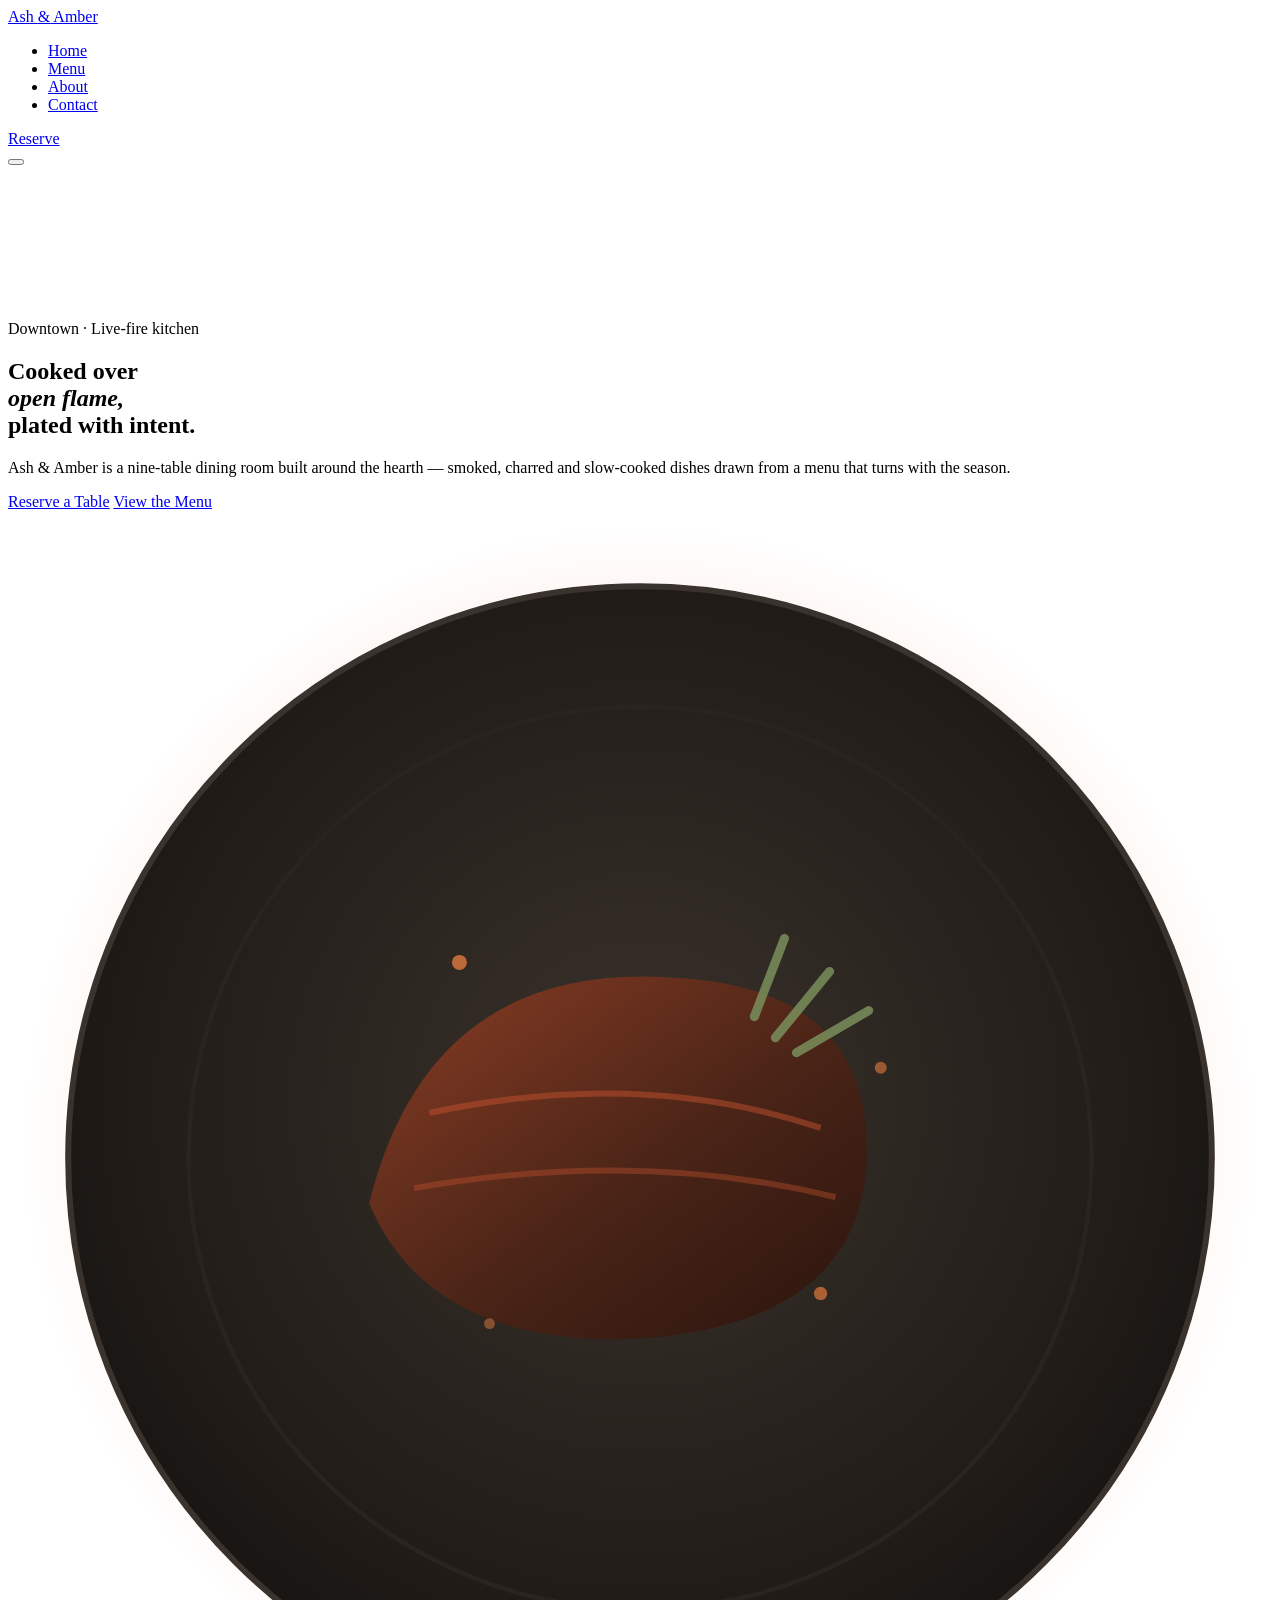
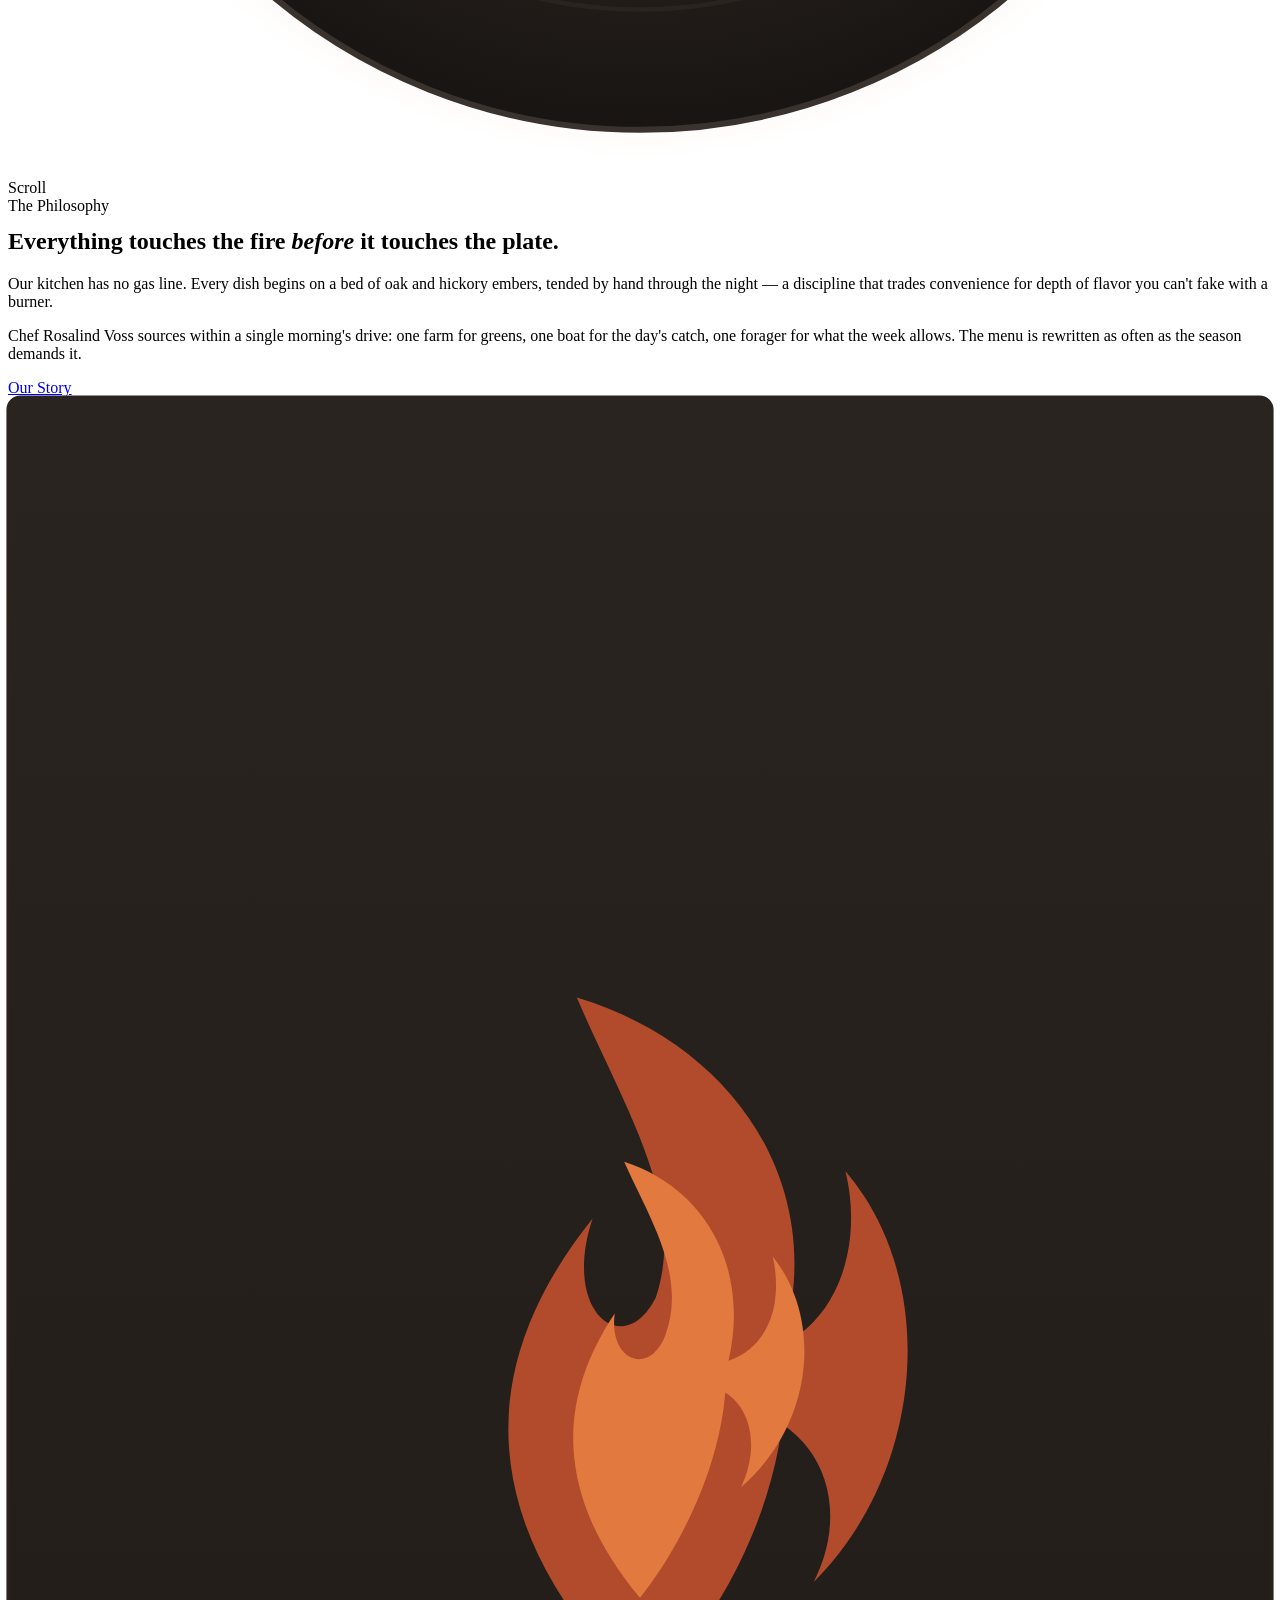
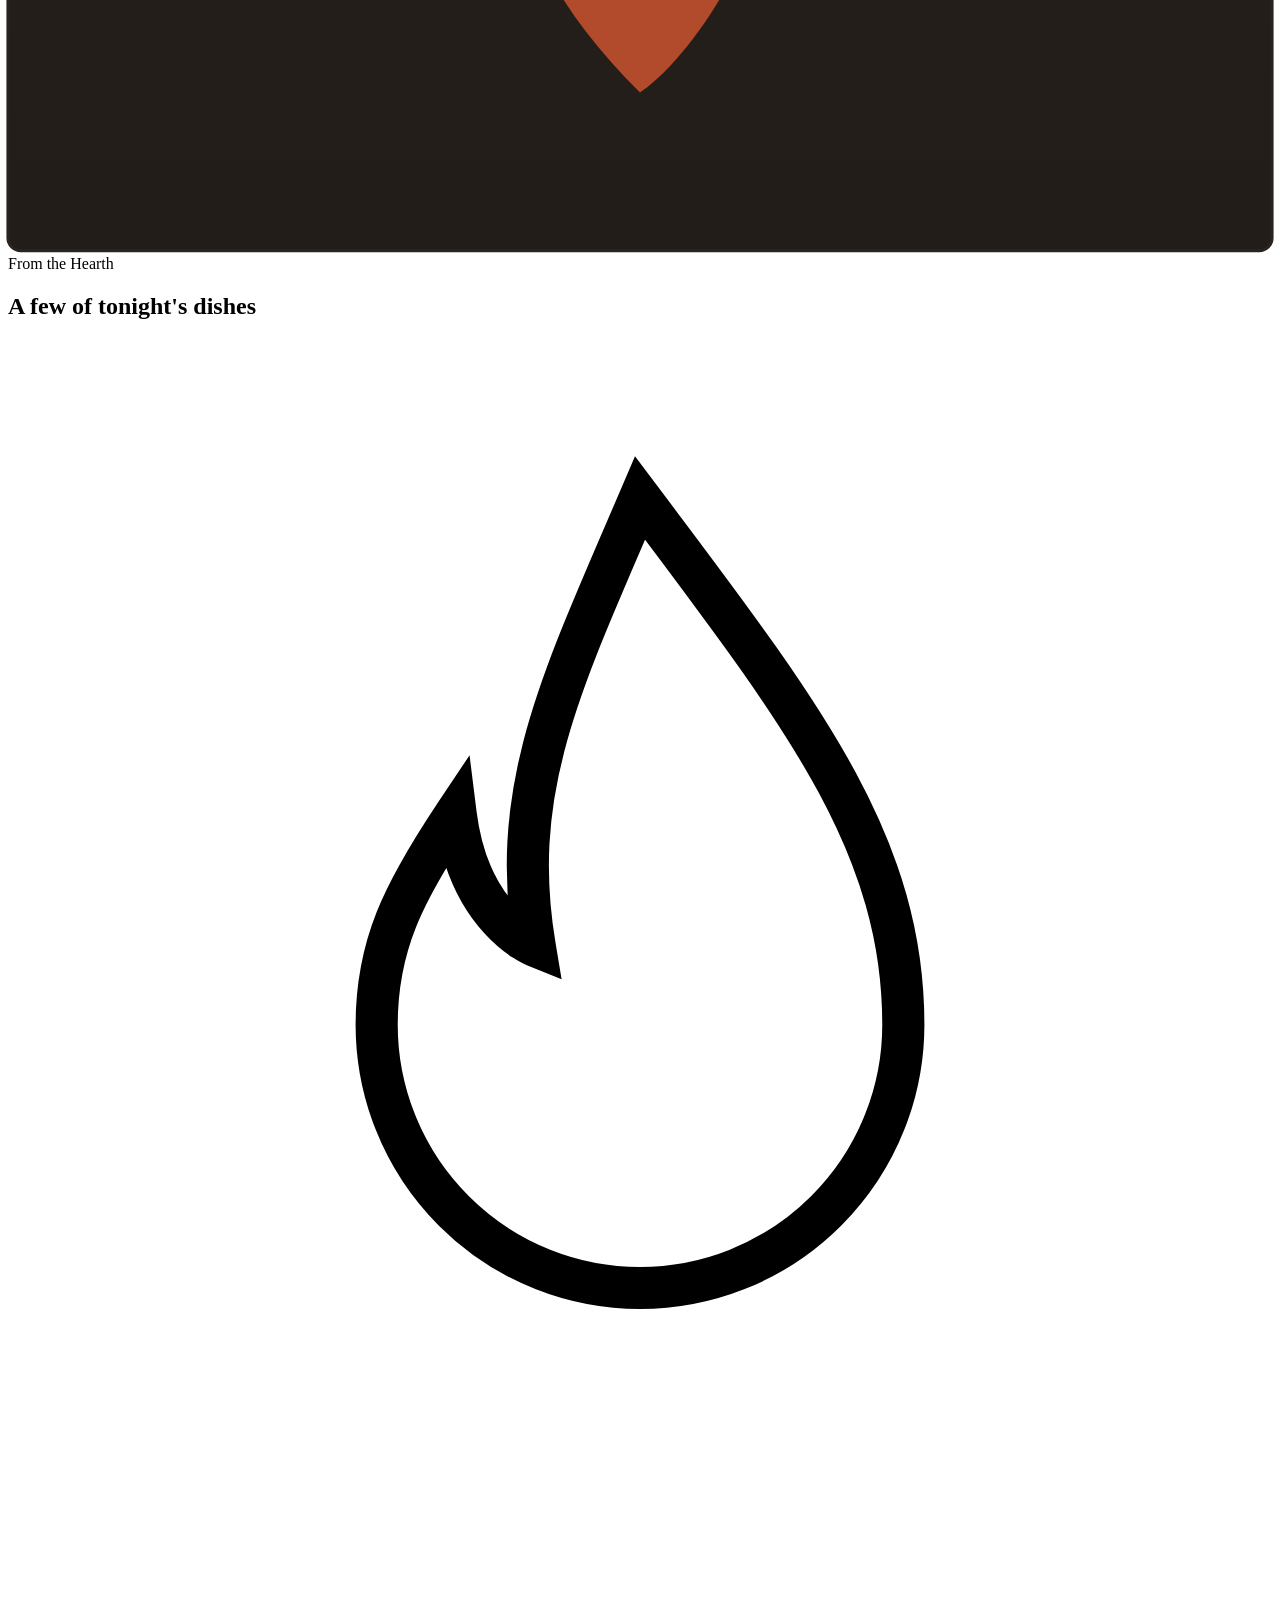
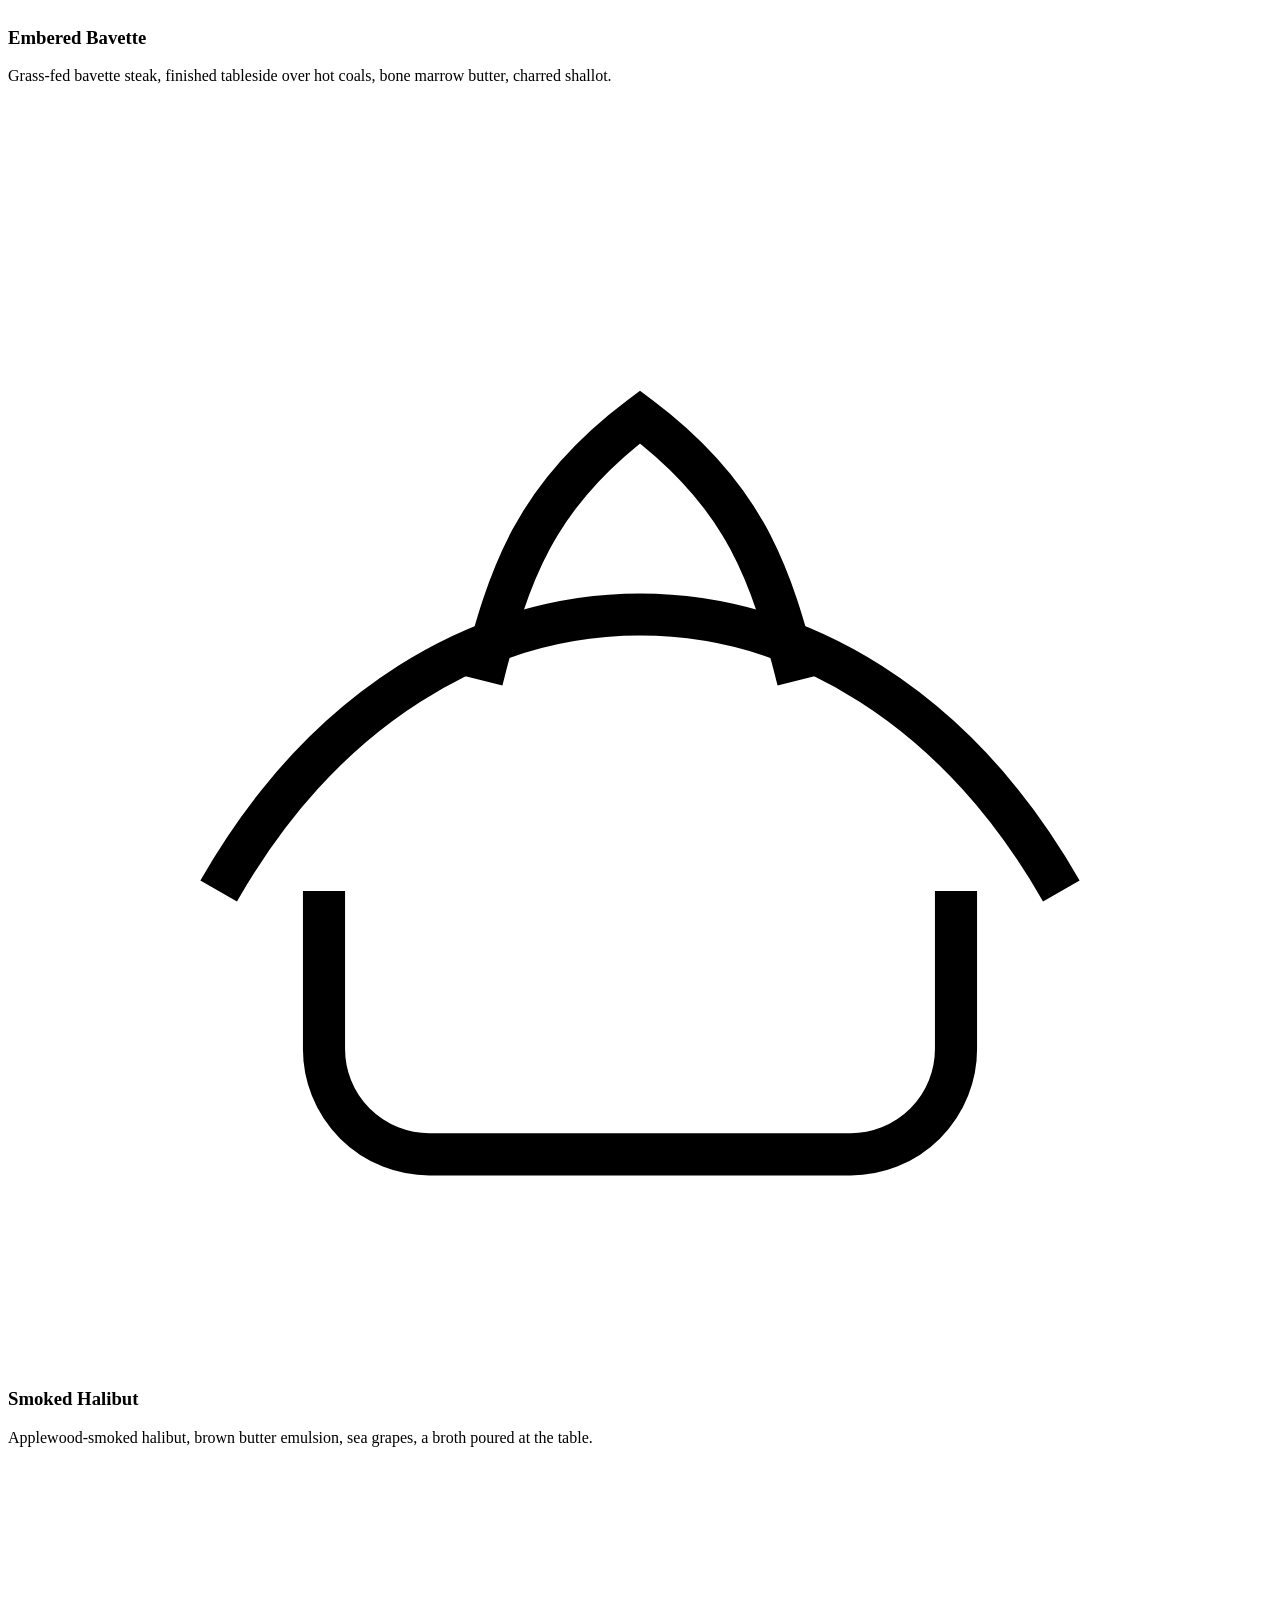
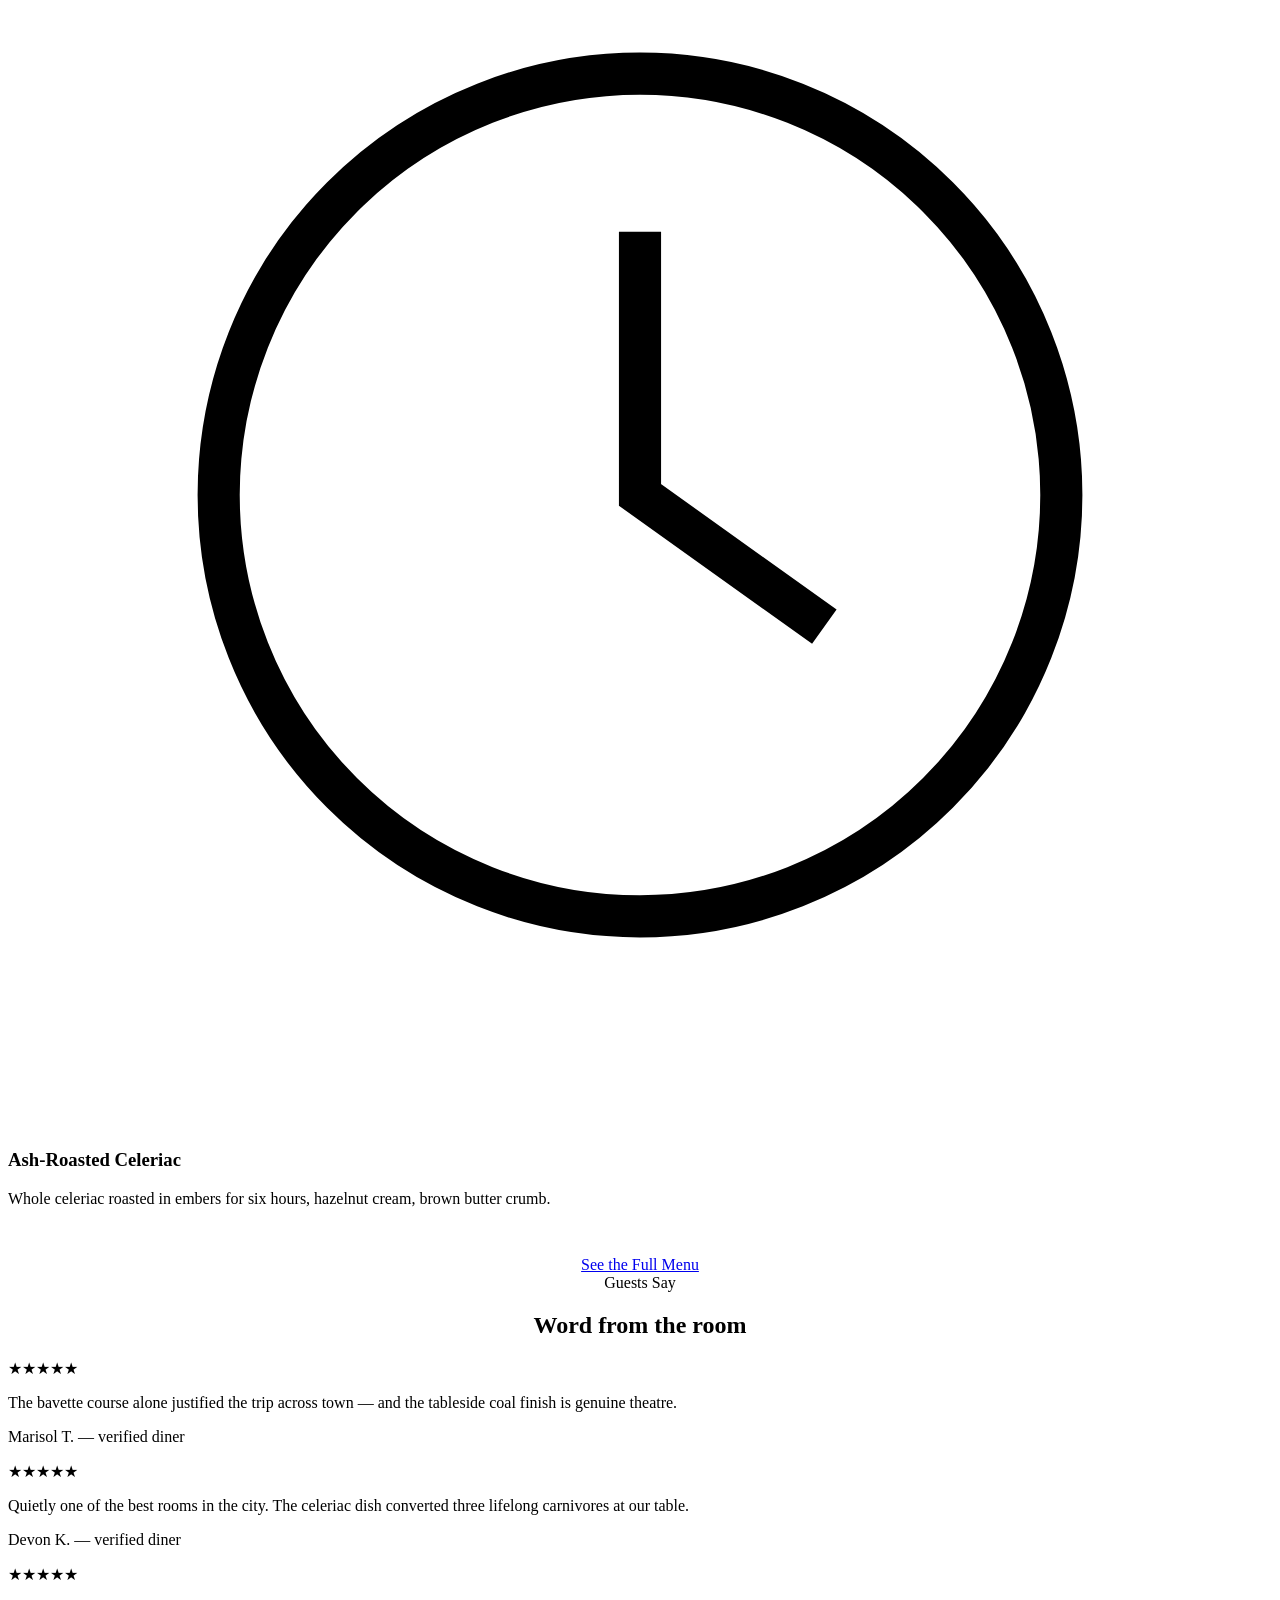
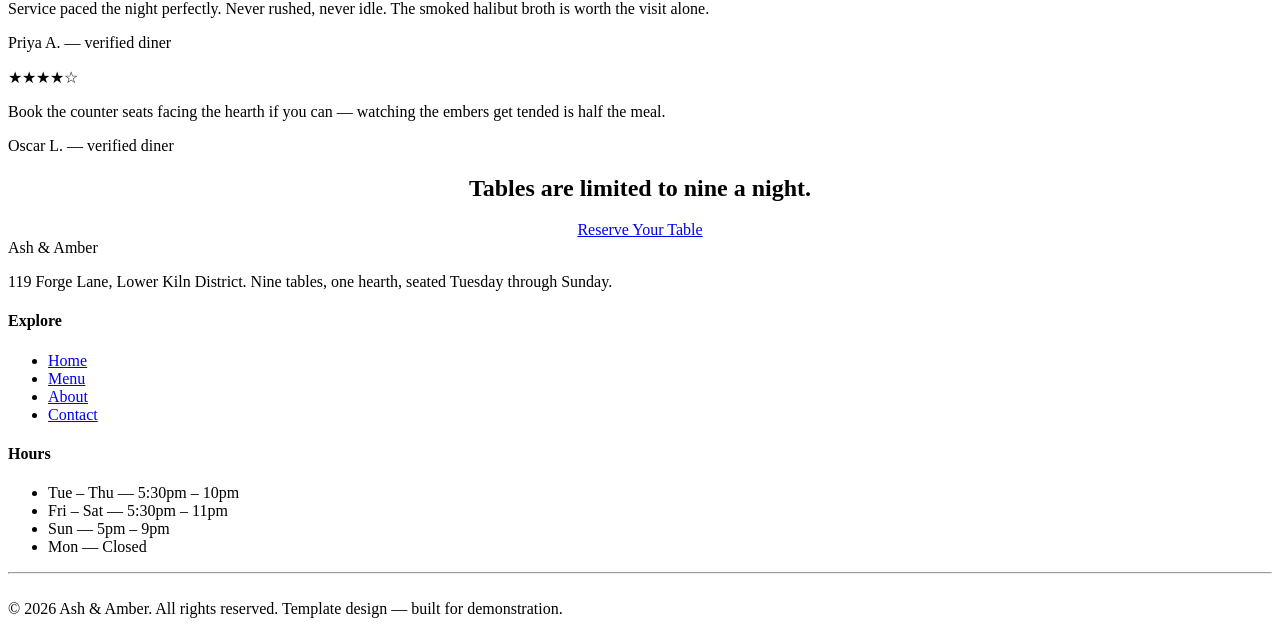
==== index.html @ 603c7817 "Add files via upload" ====
<!DOCTYPE html>
<html lang="en">
<head>
<meta charset="UTF-8" />
<meta name="viewport" content="width=device-width, initial-scale=1.0" />
<title>Ash &amp; Amber — Live-Fire Fine Dining</title>
<meta name="description" content="Ash & Amber is a live-fire dining room built around ember, smoke and season. Reserve your table." />
<link rel="preconnect" href="https://fonts.googleapis.com" />
<link rel="preconnect" href="https://fonts.gstatic.com" crossorigin />
<link href="https://fonts.googleapis.com/css2?family=Fraunces:ital,opsz,wght@0,9..144,300..600;1,9..144,400..600&family=Inter:wght@400;500;600;700&display=swap" rel="stylesheet" />
<link rel="stylesheet" href="css/style.css" />
</head>
<body>

<header class="site-header">
  <a href="index.html" class="brand">Ash <span class="amp">&amp;</span> Amber</a>
  <nav class="main-nav">
    <ul>
      <li><a href="index.html" class="is-active">Home</a></li>
      <li><a href="menu.html">Menu</a></li>
      <li><a href="about.html">About</a></li>
      <li><a href="contact.html">Contact</a></li>
    </ul>
    <a href="contact.html#reserve-form" class="btn btn-solid">Reserve</a>
  </nav>
  <button class="nav-toggle" aria-label="Toggle menu" aria-expanded="false"><span></span></button>
</header>

<main>

  <!-- HERO -->
  <section class="hero">
    <canvas class="ember-canvas" data-density="55"></canvas>
    <div class="wrap hero-inner">
      <div class="hero-copy">
        <span class="eyebrow">Downtown · Live-fire kitchen</span>
        <h1>Cooked over<br /><em>open flame,</em><br />plated with intent.</h1>
        <p class="lede">Ash &amp; Amber is a nine-table dining room built around the hearth — smoked, charred and slow-cooked dishes drawn from a menu that turns with the season.</p>
        <div class="hero-actions">
          <a href="contact.html#reserve-form" class="btn btn-solid">Reserve a Table</a>
          <a href="menu.html" class="btn">View the Menu</a>
        </div>
      </div>
      <div class="hero-stage">
        <div class="plate">
          <svg viewBox="0 0 420 420" width="100%" height="100%" style="overflow:visible;">
            <defs>
              <radialGradient id="plateGrad" cx="50%" cy="45%" r="60%">
                <stop offset="0%" stop-color="#3a322c"/>
                <stop offset="70%" stop-color="#221d19"/>
                <stop offset="100%" stop-color="#14110f"/>
              </radialGradient>
              <radialGradient id="glow" cx="50%" cy="50%" r="50%">
                <stop offset="0%" stop-color="#E2793F" stop-opacity="0.55"/>
                <stop offset="100%" stop-color="#E2793F" stop-opacity="0"/>
              </radialGradient>
              <linearGradient id="steak" x1="0" y1="0" x2="1" y2="1">
                <stop offset="0%" stop-color="#8a3d24"/>
                <stop offset="55%" stop-color="#4a2417"/>
                <stop offset="100%" stop-color="#2a140d"/>
              </linearGradient>
            </defs>
            <circle cx="210" cy="210" r="205" fill="url(#glow)"/>
            <ellipse cx="210" cy="215" rx="190" ry="190" fill="url(#plateGrad)" stroke="#3a322c" stroke-width="2"/>
            <ellipse cx="210" cy="215" rx="150" ry="150" fill="none" stroke="#2a2420" stroke-width="1.5"/>
            <!-- seared protein -->
            <path d="M120 230 Q140 150 220 155 Q290 158 285 220 Q280 270 210 275 Q140 278 120 230Z" fill="url(#steak)"/>
            <path d="M140 200 Q210 185 270 205" stroke="#C1502E" stroke-width="2" fill="none" opacity="0.5"/>
            <path d="M135 225 Q210 212 275 228" stroke="#C1502E" stroke-width="2" fill="none" opacity="0.4"/>
            <!-- charred herb sprigs -->
            <g stroke="#7a8f5c" stroke-width="3" stroke-linecap="round" opacity="0.85">
              <path d="M255 175 l18 -22"/>
              <path d="M262 180 l24 -14"/>
              <path d="M248 168 l10 -26"/>
            </g>
            <!-- ember dust -->
            <g fill="#E2793F">
              <circle cx="150" cy="150" r="2.5" opacity="0.8"/>
              <circle cx="290" cy="185" r="2" opacity="0.6"/>
              <circle cx="270" cy="260" r="2.2" opacity="0.7"/>
              <circle cx="160" cy="270" r="1.8" opacity="0.5"/>
            </g>
          </svg>
        </div>
      </div>
    </div>
    <div class="scroll-cue"><span class="stick"></span> Scroll</div>
  </section>

  <!-- PHILOSOPHY -->
  <section class="section">
    <div class="wrap split reveal">
      <div class="split-copy">
        <span class="eyebrow">The Philosophy</span>
        <h2 style="margin-top:0.8rem; margin-bottom:1.3rem;">Everything touches the fire <em>before</em> it touches the plate.</h2>
        <p class="body-text">Our kitchen has no gas line. Every dish begins on a bed of oak and hickory embers, tended by hand through the night — a discipline that trades convenience for depth of flavor you can't fake with a burner.</p>
        <p class="body-text" style="margin-top:1rem;">Chef Rosalind Voss sources within a single morning's drive: one farm for greens, one boat for the day's catch, one forager for what the week allows. The menu is rewritten as often as the season demands it.</p>
        <a href="about.html" class="btn" style="margin-top:1.8rem;">Our Story</a>
      </div>
      <div class="split-media tilt-card">
        <div class="tilt-card-inner">
          <svg viewBox="0 0 400 460" width="100%" style="overflow:visible;">
            <defs>
              <linearGradient id="flamebg" x1="0" y1="1" x2="0" y2="0">
                <stop offset="0%" stop-color="#221d19"/>
                <stop offset="100%" stop-color="#2a2420"/>
              </linearGradient>
            </defs>
            <rect x="0" y="0" width="400" height="460" rx="4" fill="url(#flamebg)" stroke="#2a2420"/>
            <g transform="translate(200,300)">
              <path d="M0 110 C-50 60 -55 10 -15 -40 C-25 -10 -5 5 5 -15 C15 -45 -5 -75 -20 -110 C30 -95 60 -50 45 0 C65 -10 70 -35 65 -55 C95 -20 90 40 55 75 C65 55 60 35 45 25 C40 65 15 100 0 110Z" fill="#C1502E" opacity="0.9"/>
              <path d="M0 80 C-25 50 -28 20 -8 -10 C-10 5 3 10 8 -3 C15 -22 3 -40 -5 -58 C20 -50 35 -25 28 5 C42 0 45 -15 42 -28 C58 -8 55 25 32 45 C38 32 35 20 27 15 C25 40 12 65 0 80Z" fill="#E2793F"/>
            </g>
          </svg>
        </div>
      </div>
    </div>
  </section>

  <!-- SIGNATURE DISHES -->
  <section class="section" style="background:var(--charcoal-2);">
    <div class="wrap">
      <div class="section-head reveal">
        <span class="eyebrow">From the Hearth</span>
        <h2>A few of tonight's dishes</h2>
      </div>
      <div class="grid-3 reveal">
        <article class="dish-card">
          <svg class="icon" viewBox="0 0 48 48" fill="none" stroke="currentColor" stroke-width="1.6"><path d="M24 6c6 8 10 13 10 20a10 10 0 1 1-20 0c0-3 1-5 3-8 .5 4 3 5 3 5-1-6 1-10 4-17Z"/></svg>
          <h3>Embered Bavette</h3>
          <p>Grass-fed bavette steak, finished tableside over hot coals, bone marrow butter, charred shallot.</p>
        </article>
        <article class="dish-card">
          <svg class="icon" viewBox="0 0 48 48" fill="none" stroke="currentColor" stroke-width="1.6"><path d="M8 30c8-14 24-14 32 0" /><path d="M12 30v6a4 4 0 0 0 4 4h16a4 4 0 0 0 4-4v-6"/><path d="M18 22c1-4 2-7 6-10 4 3 5 6 6 10"/></svg>
          <h3>Smoked Halibut</h3>
          <p>Applewood-smoked halibut, brown butter emulsion, sea grapes, a broth poured at the table.</p>
        </article>
        <article class="dish-card">
          <svg class="icon" viewBox="0 0 48 48" fill="none" stroke="currentColor" stroke-width="1.6"><circle cx="24" cy="24" r="16"/><path d="M24 14v10l7 5"/></svg>
          <h3>Ash-Roasted Celeriac</h3>
          <p>Whole celeriac roasted in embers for six hours, hazelnut cream, brown butter crumb.</p>
        </article>
      </div>
      <div style="text-align:center; margin-top:3rem;">
        <a href="menu.html" class="btn">See the Full Menu</a>
      </div>
    </div>
  </section>

  <!-- REVIEWS -->
  <section class="section">
    <div class="wrap">
      <div class="section-head reveal" style="align-items:center; text-align:center;">
        <span class="eyebrow">Guests Say</span>
        <h2>Word from the room</h2>
      </div>
      <div class="review-stage reveal">
        <div class="review-track">
          <article class="review-card">
            <div class="review-stars">★★★★★</div>
            <p class="review-quote">The bavette course alone justified the trip across town — and the tableside coal finish is genuine theatre.</p>
            <p class="review-who">Marisol T. — verified diner</p>
          </article>
          <article class="review-card">
            <div class="review-stars">★★★★★</div>
            <p class="review-quote">Quietly one of the best rooms in the city. The celeriac dish converted three lifelong carnivores at our table.</p>
            <p class="review-who">Devon K. — verified diner</p>
          </article>
          <article class="review-card">
            <div class="review-stars">★★★★★</div>
            <p class="review-quote">Service paced the night perfectly. Never rushed, never idle. The smoked halibut broth is worth the visit alone.</p>
            <p class="review-who">Priya A. — verified diner</p>
          </article>
          <article class="review-card">
            <div class="review-stars">★★★★☆</div>
            <p class="review-quote">Book the counter seats facing the hearth if you can — watching the embers get tended is half the meal.</p>
            <p class="review-who">Oscar L. — verified diner</p>
          </article>
        </div>
      </div>
      <div class="review-nav"></div>
    </div>
  </section>

  <!-- CTA -->
  <section class="section-tight" style="border-top:1px solid var(--line);">
    <div class="wrap reveal" style="text-align:center;">
      <h2 style="margin-bottom:1.2rem;">Tables are limited to nine a night.</h2>
      <a href="contact.html#reserve-form" class="btn btn-solid">Reserve Your Table</a>
    </div>
  </section>

</main>

<footer class="site-footer">
  <div class="wrap">
    <div class="footer-grid">
      <div>
        <div class="brand" style="margin-bottom:0.8rem;">Ash <span class="amp">&amp;</span> Amber</div>
        <p>119 Forge Lane, Lower Kiln District. Nine tables, one hearth, seated Tuesday through Sunday.</p>
      </div>
      <div>
        <h4>Explore</h4>
        <ul>
          <li><a href="index.html">Home</a></li>
          <li><a href="menu.html">Menu</a></li>
          <li><a href="about.html">About</a></li>
          <li><a href="contact.html">Contact</a></li>
        </ul>
      </div>
      <div>
        <h4>Hours</h4>
        <ul>
          <li>Tue – Thu — 5:30pm – 10pm</li>
          <li>Fri – Sat — 5:30pm – 11pm</li>
          <li>Sun — 5pm – 9pm</li>
          <li>Mon — Closed</li>
        </ul>
      </div>
    </div>
    <hr class="rule" style="margin-bottom:1.6rem;" />
    <div class="footer-bottom">
      <span>© 2026 Ash &amp; Amber. All rights reserved.</span>
      <span>Template design — built for demonstration.</span>
    </div>
  </div>
</footer>

<script src="js/main.js"></script>
</body>
</html>
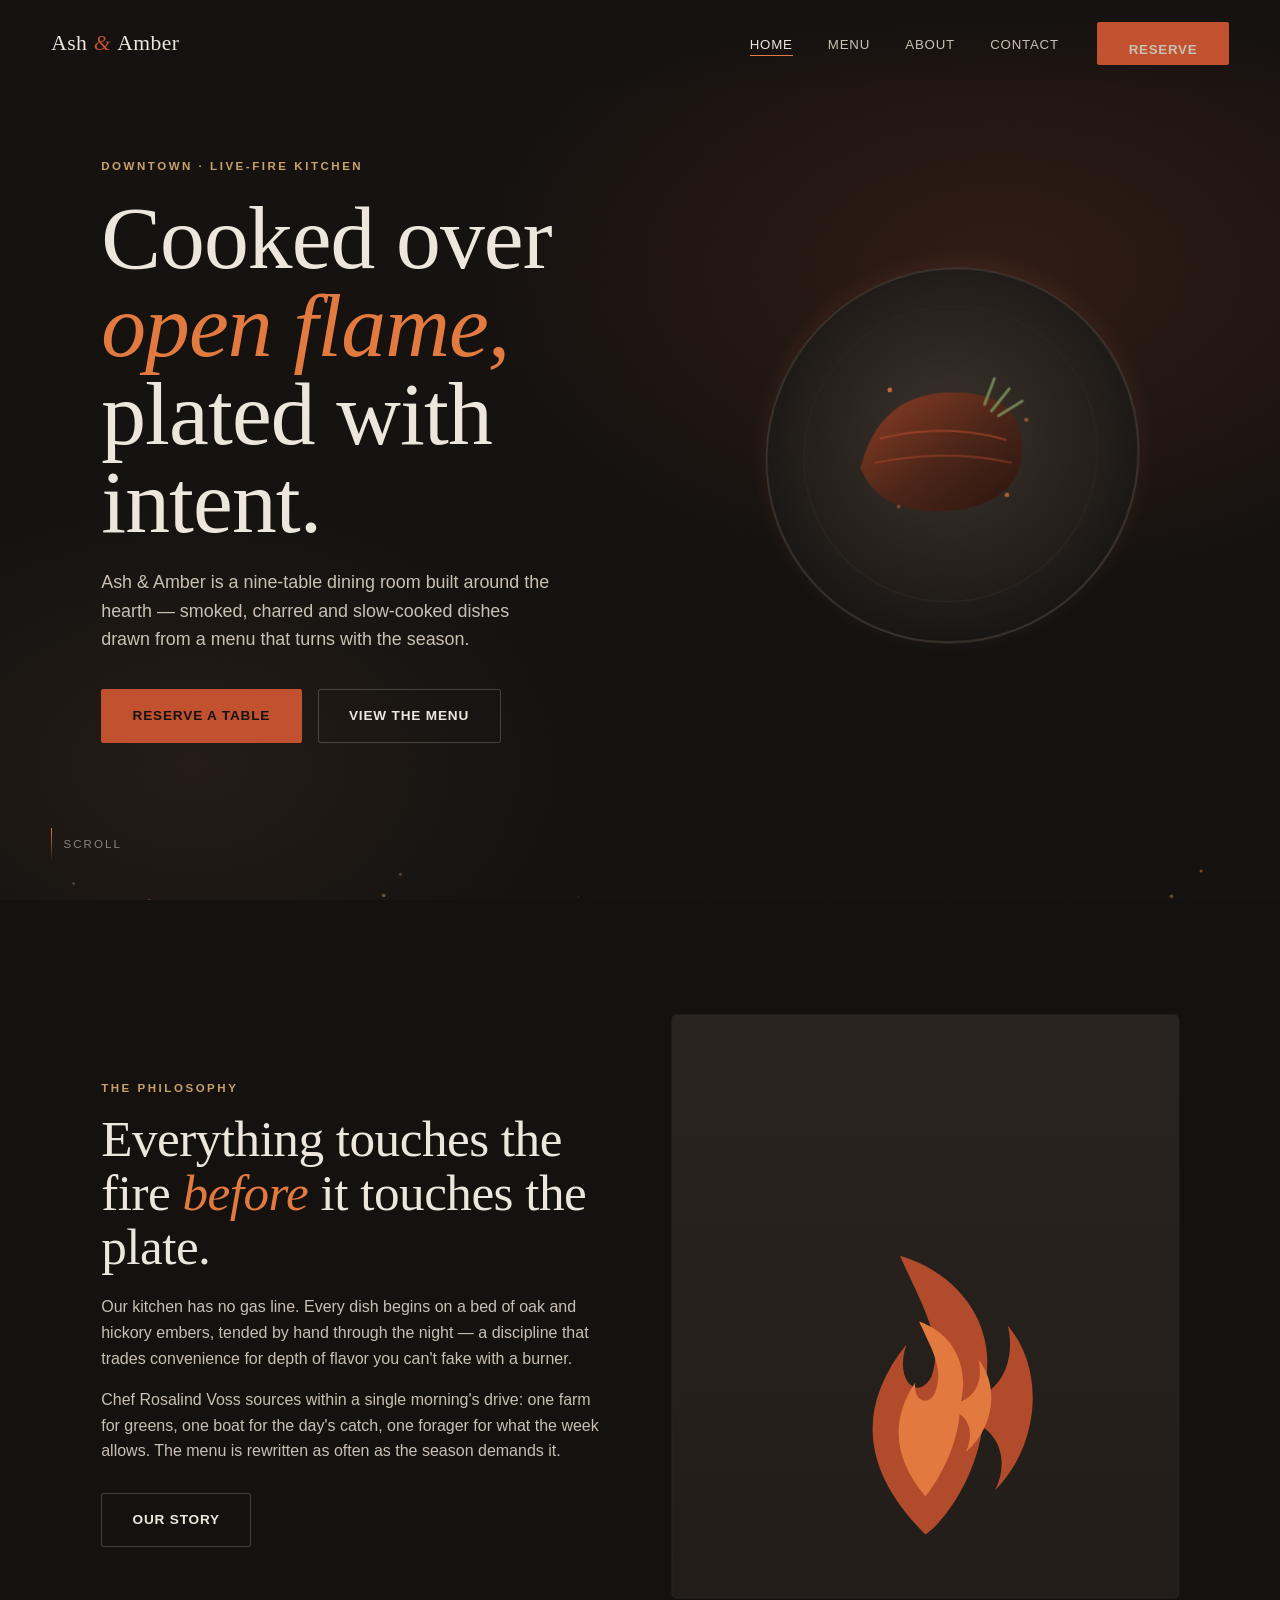
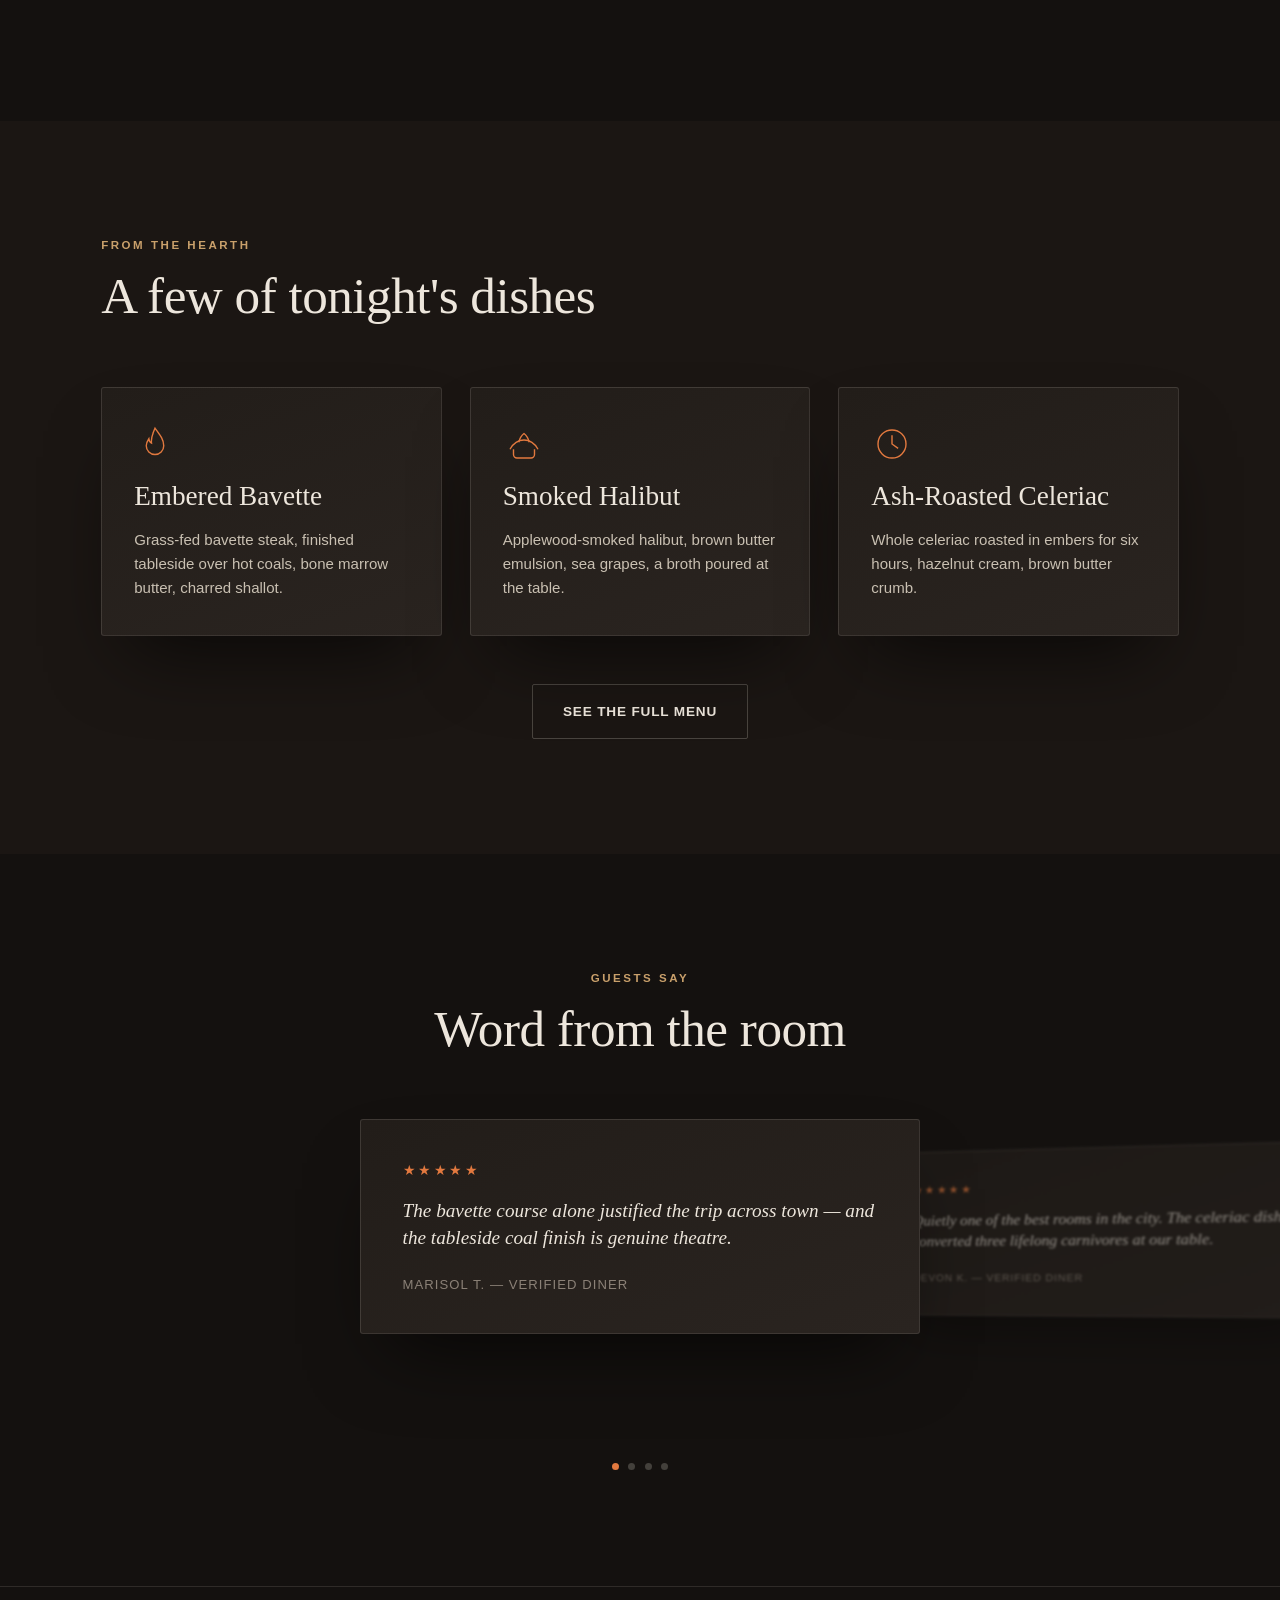
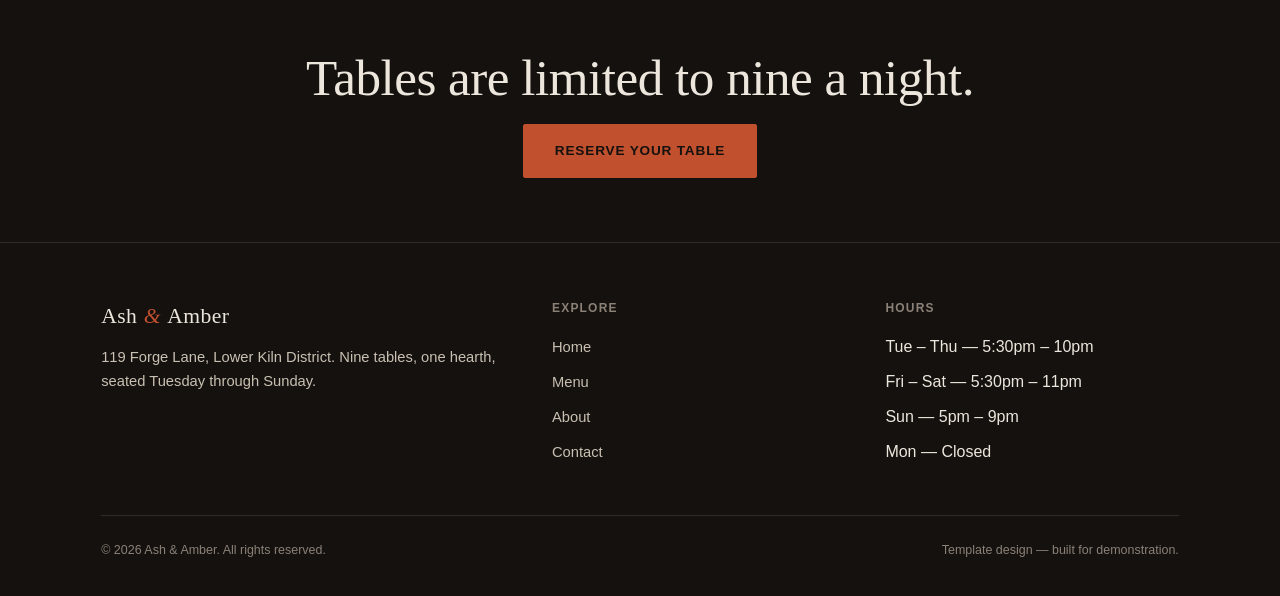
==== commit 1d868885: "Add files via upload" ====
--- a/index.html
+++ b/index.html
@@ -8,7 +8,7 @@
 <link rel="preconnect" href="https://fonts.googleapis.com" />
 <link rel="preconnect" href="https://fonts.gstatic.com" crossorigin />
 <link href="https://fonts.googleapis.com/css2?family=Fraunces:ital,opsz,wght@0,9..144,300..600;1,9..144,400..600&family=Inter:wght@400;500;600;700&display=swap" rel="stylesheet" />
-<link rel="stylesheet" href="css/style.css" />
+<link rel="stylesheet" href="style.css" />
 </head>
 <body>
 
@@ -226,6 +226,6 @@
   </div>
 </footer>
 
-<script src="js/main.js"></script>
+<script src="main.js"></script>
 </body>
 </html>
--- a/style.css
+++ b/style.css
@@ -0,0 +1,722 @@
+/* ============================================================
+   ASH & AMBER — design tokens
+   A live-fire fine-dining room. Palette pulled from the kitchen
+   itself: charcoal, ember, copper, ash, bone, smoke.
+   ============================================================ */
+
+:root {
+  --charcoal:     #14110F;
+  --charcoal-2:   #1B1613;
+  --ash:          #221D19;
+  --ash-2:        #2A2420;
+  --ember:        #C1502E;
+  --ember-light:  #E2793F;
+  --copper:       #A87C4F;
+  --copper-light: #C9A06B;
+  --bone:         #EDE6DC;
+  --bone-dim:     #C9C0B2;
+  --smoke:        #8B8177;
+  --line:         rgba(237, 230, 220, 0.12);
+  --line-strong:  rgba(237, 230, 220, 0.22);
+  --shadow-deep:  0 40px 80px -30px rgba(0,0,0,0.7);
+
+  --font-display: "Fraunces", "Iowan Old Style", Georgia, serif;
+  --font-body:    "Inter", -apple-system, BlinkMacSystemFont, sans-serif;
+
+  --container: 1180px;
+  --edge: clamp(1.25rem, 4vw, 4rem);
+
+  --ease-out: cubic-bezier(0.16, 1, 0.3, 1);
+}
+
+/* ============================================================
+   Reset
+   ============================================================ */
+
+*, *::before, *::after { box-sizing: border-box; }
+html { scroll-behavior: smooth; }
+@media (prefers-reduced-motion: reduce) {
+  html { scroll-behavior: auto; }
+  *, *::before, *::after {
+    animation-duration: 0.001ms !important;
+    animation-iteration-count: 1 !important;
+    transition-duration: 0.001ms !important;
+    scroll-behavior: auto !important;
+  }
+}
+
+body {
+  margin: 0;
+  background: var(--charcoal);
+  color: var(--bone);
+  font-family: var(--font-body);
+  font-size: 16px;
+  line-height: 1.6;
+  -webkit-font-smoothing: antialiased;
+  overflow-x: hidden;
+}
+
+img { max-width: 100%; display: block; }
+a { color: inherit; text-decoration: none; }
+ul { list-style: none; margin: 0; padding: 0; }
+button { font-family: inherit; cursor: pointer; }
+h1, h2, h3, h4, p, figure { margin: 0; }
+
+::selection { background: var(--ember); color: var(--bone); }
+
+:focus-visible {
+  outline: 2px solid var(--ember-light);
+  outline-offset: 3px;
+}
+
+/* subtle grain so the charcoal never looks flat/plastic */
+body::before {
+  content: "";
+  position: fixed;
+  inset: 0;
+  z-index: 9999;
+  pointer-events: none;
+  opacity: 0.045;
+  mix-blend-mode: overlay;
+  background-image: url("data:image/svg+xml,%3Csvg xmlns='http://www.w3.org/2000/svg' width='120' height='120'%3E%3Cfilter id='n'%3E%3CfeTurbulence type='fractalNoise' baseFrequency='0.85' numOctaves='2' stitchTiles='stitch'/%3E%3C/filter%3E%3Crect width='100%25' height='100%25' filter='url(%23n)'/%3E%3C/svg%3E");
+}
+
+/* ============================================================
+   Type
+   ============================================================ */
+
+.eyebrow {
+  font-family: var(--font-body);
+  font-size: 0.72rem;
+  letter-spacing: 0.22em;
+  text-transform: uppercase;
+  color: var(--copper-light);
+  font-weight: 600;
+}
+
+h1, .h1 {
+  font-family: var(--font-display);
+  font-weight: 480;
+  font-size: clamp(2.8rem, 7vw, 5.6rem);
+  line-height: 0.98;
+  letter-spacing: -0.01em;
+}
+
+h2, .h2 {
+  font-family: var(--font-display);
+  font-weight: 460;
+  font-size: clamp(2rem, 4.2vw, 3.2rem);
+  line-height: 1.05;
+  letter-spacing: -0.01em;
+}
+
+h3, .h3 {
+  font-family: var(--font-display);
+  font-weight: 460;
+  font-size: clamp(1.3rem, 2.2vw, 1.7rem);
+  line-height: 1.15;
+}
+
+em, .accent-italic {
+  font-style: italic;
+  color: var(--ember-light);
+}
+
+.lede {
+  font-size: clamp(1.05rem, 1.4vw, 1.2rem);
+  color: var(--bone-dim);
+  max-width: 46ch;
+  font-weight: 400;
+}
+
+p.body-text { color: var(--bone-dim); max-width: 60ch; }
+
+/* ============================================================
+   Layout helpers
+   ============================================================ */
+
+.wrap {
+  max-width: var(--container);
+  margin: 0 auto;
+  padding-left: var(--edge);
+  padding-right: var(--edge);
+}
+
+.section { padding: clamp(4rem, 9vw, 8rem) 0; position: relative; }
+.section-tight { padding: clamp(2.5rem, 5vw, 4rem) 0; }
+
+.section-head {
+  display: flex;
+  flex-direction: column;
+  gap: 0.9rem;
+  margin-bottom: clamp(2.5rem, 5vw, 4rem);
+}
+
+.rule {
+  height: 1px;
+  background: var(--line);
+  border: none;
+  margin: 0;
+}
+
+.btn {
+  display: inline-flex;
+  align-items: center;
+  gap: 0.6rem;
+  padding: 0.95rem 1.9rem;
+  border-radius: 2px;
+  font-size: 0.85rem;
+  letter-spacing: 0.06em;
+  text-transform: uppercase;
+  font-weight: 600;
+  border: 1px solid var(--line-strong);
+  background: transparent;
+  color: var(--bone);
+  transition: border-color 0.3s var(--ease-out), background 0.3s var(--ease-out), color 0.3s var(--ease-out), transform 0.3s var(--ease-out);
+}
+.btn:hover { border-color: var(--ember-light); color: var(--ember-light); transform: translateY(-2px); }
+
+.btn-solid {
+  background: var(--ember);
+  border-color: var(--ember);
+  color: var(--charcoal);
+}
+.btn-solid:hover { background: var(--ember-light); border-color: var(--ember-light); color: var(--charcoal); }
+
+/* ============================================================
+   Ember particle canvas (signature motif)
+   ============================================================ */
+
+.ember-canvas {
+  position: absolute;
+  inset: 0;
+  width: 100%;
+  height: 100%;
+  pointer-events: none;
+}
+
+/* ============================================================
+   Header / Nav
+   ============================================================ */
+
+.site-header {
+  position: fixed;
+  top: 0; left: 0; right: 0;
+  z-index: 500;
+  display: flex;
+  align-items: center;
+  justify-content: space-between;
+  padding: 1.4rem var(--edge);
+  background: linear-gradient(to bottom, rgba(20,17,15,0.85), transparent);
+  transition: background 0.4s var(--ease-out), padding 0.4s var(--ease-out), backdrop-filter 0.4s;
+}
+.site-header.is-scrolled {
+  background: rgba(20, 17, 15, 0.86);
+  backdrop-filter: blur(10px);
+  padding-top: 0.9rem;
+  padding-bottom: 0.9rem;
+  border-bottom: 1px solid var(--line);
+}
+
+.brand {
+  font-family: var(--font-display);
+  font-size: 1.35rem;
+  letter-spacing: 0.02em;
+  display: flex;
+  align-items: baseline;
+  gap: 0.4rem;
+}
+.brand .amp { color: var(--ember); font-style: italic; }
+
+.main-nav { display: flex; align-items: center; gap: 2.4rem; }
+.main-nav ul { display: flex; gap: 2.2rem; }
+.main-nav a {
+  font-size: 0.83rem;
+  letter-spacing: 0.06em;
+  text-transform: uppercase;
+  color: var(--bone-dim);
+  position: relative;
+  padding-bottom: 4px;
+}
+.main-nav a::after {
+  content: "";
+  position: absolute;
+  left: 0; right: 100%; bottom: 0;
+  height: 1px;
+  background: var(--ember-light);
+  transition: right 0.35s var(--ease-out);
+}
+.main-nav a:hover { color: var(--bone); }
+.main-nav a:hover::after, .main-nav a.is-active::after { right: 0; }
+.main-nav a.is-active { color: var(--bone); }
+
+.nav-toggle {
+  display: none;
+  background: none;
+  border: none;
+  color: var(--bone);
+  width: 32px; height: 24px;
+  position: relative;
+  z-index: 600;
+}
+.nav-toggle span, .nav-toggle span::before, .nav-toggle span::after {
+  content: "";
+  position: absolute;
+  left: 0; right: 0;
+  height: 1px;
+  background: var(--bone);
+  transition: transform 0.3s var(--ease-out), opacity 0.3s;
+}
+.nav-toggle span { top: 50%; }
+.nav-toggle span::before { top: -9px; }
+.nav-toggle span::after { top: 9px; }
+.nav-toggle.is-open span { background: transparent; }
+.nav-toggle.is-open span::before { transform: translateY(9px) rotate(45deg); }
+.nav-toggle.is-open span::after { transform: translateY(-9px) rotate(-45deg); }
+
+@media (max-width: 860px) {
+  .nav-toggle { display: block; }
+  .main-nav {
+    position: fixed;
+    inset: 0;
+    background: var(--charcoal-2);
+    flex-direction: column;
+    justify-content: center;
+    align-items: flex-start;
+    padding: var(--edge);
+    transform: translateX(100%);
+    transition: transform 0.45s var(--ease-out);
+  }
+  .main-nav.is-open { transform: translateX(0); }
+  .main-nav ul { flex-direction: column; gap: 1.6rem; }
+  .main-nav ul a { font-size: 1.6rem; font-family: var(--font-display); text-transform: none; letter-spacing: 0; }
+  .main-nav .btn { margin-top: 2rem; }
+}
+
+/* ============================================================
+   Hero
+   ============================================================ */
+
+.hero {
+  position: relative;
+  min-height: 100svh;
+  display: flex;
+  align-items: center;
+  overflow: hidden;
+  background:
+    radial-gradient(ellipse 70% 60% at 78% 30%, rgba(193,80,46,0.16), transparent 60%),
+    radial-gradient(ellipse 50% 50% at 15% 85%, rgba(168,124,79,0.10), transparent 60%),
+    var(--charcoal);
+}
+
+.hero-inner {
+  position: relative;
+  z-index: 2;
+  display: grid;
+  grid-template-columns: 1.1fr 0.9fr;
+  gap: 3rem;
+  align-items: center;
+  width: 100%;
+}
+
+.hero-copy .eyebrow { margin-bottom: 1.2rem; display: block; }
+.hero-copy h1 { margin-bottom: 1.4rem; }
+.hero-copy .lede { margin-bottom: 2.2rem; }
+.hero-actions { display: flex; gap: 1rem; flex-wrap: wrap; }
+
+.hero-stage {
+  perspective: 1200px;
+  display: flex;
+  align-items: center;
+  justify-content: center;
+}
+
+.plate {
+  width: min(90%, 420px);
+  aspect-ratio: 1;
+  position: relative;
+  transform-style: preserve-3d;
+  transform: rotateX(8deg) rotateY(-10deg);
+  transition: transform 0.15s ease-out;
+  will-change: transform;
+}
+
+.scroll-cue {
+  position: absolute;
+  bottom: 2.4rem;
+  left: var(--edge);
+  z-index: 2;
+  display: flex;
+  align-items: center;
+  gap: 0.7rem;
+  font-size: 0.72rem;
+  letter-spacing: 0.18em;
+  text-transform: uppercase;
+  color: var(--smoke);
+}
+.scroll-cue .stick {
+  width: 1px; height: 34px;
+  background: linear-gradient(var(--ember-light), transparent);
+  animation: scrollpulse 2.2s ease-in-out infinite;
+}
+@keyframes scrollpulse {
+  0%, 100% { opacity: 0.3; transform: scaleY(0.6); transform-origin: top; }
+  50% { opacity: 1; transform: scaleY(1); transform-origin: top; }
+}
+
+@media (max-width: 900px) {
+  .hero-inner { grid-template-columns: 1fr; text-align: left; }
+  .hero-stage { order: -1; height: 40vh; }
+}
+
+/* ============================================================
+   Cards — tilt (about/gallery) and flip (menu)
+   ============================================================ */
+
+.tilt-card {
+  perspective: 1000px;
+}
+.tilt-card-inner {
+  transform-style: preserve-3d;
+  transition: transform 0.25s var(--ease-out);
+  will-change: transform;
+}
+
+.flip-card {
+  perspective: 1400px;
+  height: 100%;
+}
+.flip-card-inner {
+  position: relative;
+  width: 100%;
+  height: 100%;
+  min-height: 320px;
+  transform-style: preserve-3d;
+  transition: transform 0.7s var(--ease-out);
+}
+.flip-card.is-flipped .flip-card-inner { transform: rotateY(180deg); }
+.flip-face {
+  position: absolute;
+  inset: 0;
+  backface-visibility: hidden;
+  border: 1px solid var(--line);
+  border-radius: 3px;
+  padding: 2rem;
+  display: flex;
+  flex-direction: column;
+}
+.flip-front {
+  background: linear-gradient(160deg, var(--ash), var(--ash-2));
+  justify-content: space-between;
+}
+.flip-back {
+  background: var(--ember);
+  color: var(--charcoal);
+  transform: rotateY(180deg);
+  justify-content: center;
+  gap: 0.8rem;
+}
+.flip-hint {
+  margin-top: auto;
+  font-size: 0.72rem;
+  letter-spacing: 0.12em;
+  text-transform: uppercase;
+  color: var(--smoke);
+  display: flex;
+  align-items: center;
+  gap: 0.5rem;
+}
+
+/* ============================================================
+   Dish / feature grid
+   ============================================================ */
+
+.grid-3 { display: grid; grid-template-columns: repeat(3, 1fr); gap: 1.75rem; }
+.grid-2 { display: grid; grid-template-columns: repeat(2, 1fr); gap: 1.75rem; }
+@media (max-width: 860px) {
+  .grid-3, .grid-2 { grid-template-columns: 1fr; }
+}
+
+.dish-card {
+  background: linear-gradient(160deg, var(--ash), var(--ash-2));
+  border: 1px solid var(--line);
+  border-radius: 3px;
+  padding: 2.2rem 2rem;
+  display: flex;
+  flex-direction: column;
+  gap: 1rem;
+  box-shadow: var(--shadow-deep);
+}
+.dish-card .icon { width: 42px; height: 42px; color: var(--ember-light); }
+.dish-card h3 { color: var(--bone); }
+.dish-card p { color: var(--bone-dim); font-size: 0.94rem; }
+
+/* ============================================================
+   Split section
+   ============================================================ */
+
+.split {
+  display: grid;
+  grid-template-columns: 1fr 1fr;
+  gap: 4rem;
+  align-items: center;
+}
+.split.reverse .split-media { order: 2; }
+@media (max-width: 860px) {
+  .split { grid-template-columns: 1fr; gap: 2.5rem; }
+  .split.reverse .split-media { order: 0; }
+}
+
+.split-media { perspective: 1000px; }
+
+/* ============================================================
+   Testimonial / review carousel (3D coverflow)
+   ============================================================ */
+
+.review-stage {
+  position: relative;
+  height: 320px;
+  perspective: 1400px;
+  margin-top: 2rem;
+}
+.review-track {
+  position: absolute;
+  inset: 0;
+  transform-style: preserve-3d;
+}
+.review-card {
+  position: absolute;
+  top: 0; left: 50%;
+  width: min(560px, 88vw);
+  padding: 2.4rem 2.6rem;
+  background: linear-gradient(160deg, var(--ash), var(--ash-2));
+  border: 1px solid var(--line);
+  border-radius: 3px;
+  box-shadow: var(--shadow-deep);
+  transition: transform 0.7s var(--ease-out), opacity 0.7s var(--ease-out), filter 0.7s var(--ease-out);
+}
+.review-stars { color: var(--ember-light); font-size: 0.9rem; letter-spacing: 0.18em; margin-bottom: 1rem; }
+.review-quote { font-family: var(--font-display); font-size: 1.2rem; font-weight: 400; font-style: italic; color: var(--bone); line-height: 1.4; }
+.review-who { margin-top: 1.4rem; font-size: 0.82rem; color: var(--smoke); text-transform: uppercase; letter-spacing: 0.08em; }
+
+.review-nav {
+  display: flex;
+  justify-content: center;
+  gap: 0.6rem;
+  margin-top: 1.5rem;
+}
+.review-dot {
+  width: 7px; height: 7px;
+  border-radius: 50%;
+  background: var(--line-strong);
+  border: none;
+  padding: 0;
+  transition: background 0.3s;
+}
+.review-dot.is-active { background: var(--ember-light); }
+
+/* ============================================================
+   FAQ accordion
+   ============================================================ */
+
+.faq-item {
+  border-bottom: 1px solid var(--line);
+}
+.faq-q {
+  width: 100%;
+  background: none;
+  border: none;
+  color: var(--bone);
+  text-align: left;
+  padding: 1.5rem 0;
+  display: flex;
+  justify-content: space-between;
+  align-items: center;
+  gap: 1rem;
+  font-family: var(--font-display);
+  font-size: 1.1rem;
+}
+.faq-q .plus {
+  flex-shrink: 0;
+  width: 22px; height: 22px;
+  position: relative;
+}
+.faq-q .plus::before, .faq-q .plus::after {
+  content: "";
+  position: absolute;
+  background: var(--ember-light);
+  transition: transform 0.35s var(--ease-out);
+}
+.faq-q .plus::before { top: 50%; left: 0; right: 0; height: 1px; }
+.faq-q .plus::after { left: 50%; top: 0; bottom: 0; width: 1px; }
+.faq-item.is-open .faq-q .plus::after { transform: rotate(90deg); }
+
+.faq-a {
+  max-height: 0;
+  overflow: hidden;
+  transition: max-height 0.4s var(--ease-out);
+}
+.faq-a p { color: var(--bone-dim); padding-bottom: 1.6rem; max-width: 62ch; }
+
+/* ============================================================
+   Menu page specific
+   ============================================================ */
+
+.menu-tabs {
+  display: flex;
+  gap: 0.6rem;
+  flex-wrap: wrap;
+  margin-bottom: 3rem;
+}
+.menu-tab {
+  padding: 0.6rem 1.3rem;
+  border: 1px solid var(--line-strong);
+  border-radius: 30px;
+  background: transparent;
+  color: var(--bone-dim);
+  font-size: 0.8rem;
+  letter-spacing: 0.05em;
+  text-transform: uppercase;
+  transition: all 0.3s var(--ease-out);
+}
+.menu-tab.is-active, .menu-tab:hover { background: var(--ember); border-color: var(--ember); color: var(--charcoal); }
+
+.menu-grid {
+  display: grid;
+  grid-template-columns: repeat(3, 1fr);
+  gap: 1.6rem;
+}
+@media (max-width: 960px) { .menu-grid { grid-template-columns: repeat(2, 1fr); } }
+@media (max-width: 640px) { .menu-grid { grid-template-columns: 1fr; } }
+
+.dish-name { font-size: 1.15rem; }
+.dish-price { color: var(--ember-light); font-family: var(--font-display); font-style: italic; font-size: 1.1rem; }
+.dish-row { display: flex; justify-content: space-between; align-items: baseline; gap: 1rem; }
+.dish-tags { display: flex; gap: 0.4rem; margin-top: 0.3rem; }
+.tag {
+  font-size: 0.65rem;
+  letter-spacing: 0.06em;
+  text-transform: uppercase;
+  color: var(--copper-light);
+  border: 1px solid var(--line-strong);
+  border-radius: 20px;
+  padding: 0.15rem 0.55rem;
+}
+
+/* ============================================================
+   About page specific — timeline
+   ============================================================ */
+
+.timeline { display: flex; flex-direction: column; }
+.timeline-item {
+  display: grid;
+  grid-template-columns: 100px 1fr;
+  gap: 2rem;
+  padding: 2rem 0;
+  border-top: 1px solid var(--line);
+}
+.timeline-item:last-child { border-bottom: 1px solid var(--line); }
+.timeline-year { font-family: var(--font-display); font-style: italic; color: var(--ember-light); font-size: 1.3rem; }
+@media (max-width: 640px) { .timeline-item { grid-template-columns: 70px 1fr; gap: 1.2rem; } }
+
+.value-grid { display: grid; grid-template-columns: repeat(4, 1fr); gap: 1.5rem; }
+@media (max-width: 860px) { .value-grid { grid-template-columns: repeat(2, 1fr); } }
+
+/* ============================================================
+   Contact page specific — form + map
+   ============================================================ */
+
+.contact-layout {
+  display: grid;
+  grid-template-columns: 1fr 1fr;
+  gap: 4rem;
+  align-items: start;
+}
+@media (max-width: 900px) { .contact-layout { grid-template-columns: 1fr; } }
+
+.field { margin-bottom: 1.5rem; }
+.field label {
+  display: block;
+  font-size: 0.75rem;
+  letter-spacing: 0.08em;
+  text-transform: uppercase;
+  color: var(--smoke);
+  margin-bottom: 0.55rem;
+}
+.field input, .field select, .field textarea {
+  width: 100%;
+  background: var(--ash);
+  border: 1px solid var(--line-strong);
+  color: var(--bone);
+  padding: 0.9rem 1rem;
+  font-family: var(--font-body);
+  font-size: 0.95rem;
+  border-radius: 2px;
+  transition: border-color 0.3s;
+}
+.field input:focus, .field select:focus, .field textarea:focus {
+  border-color: var(--ember-light);
+  outline: none;
+}
+.field-row { display: grid; grid-template-columns: 1fr 1fr; gap: 1.2rem; }
+@media (max-width: 500px) { .field-row { grid-template-columns: 1fr; } }
+textarea { resize: vertical; min-height: 110px; }
+
+.form-status {
+  margin-top: 1rem;
+  font-size: 0.85rem;
+  color: var(--ember-light);
+  display: none;
+}
+.form-status.is-visible { display: block; }
+
+.info-block { margin-bottom: 2.2rem; }
+.info-block h3 { margin-bottom: 0.6rem; color: var(--copper-light); }
+.info-block p { color: var(--bone-dim); }
+
+.map-frame {
+  position: relative;
+  aspect-ratio: 4/3;
+  border-radius: 3px;
+  overflow: hidden;
+  border: 1px solid var(--line);
+}
+
+/* ============================================================
+   Footer
+   ============================================================ */
+
+.site-footer {
+  border-top: 1px solid var(--line);
+  padding: 3.5rem 0 2.2rem;
+  position: relative;
+}
+.footer-grid {
+  display: grid;
+  grid-template-columns: 1.4fr 1fr 1fr;
+  gap: 2.5rem;
+  margin-bottom: 2.5rem;
+}
+@media (max-width: 700px) { .footer-grid { grid-template-columns: 1fr; } }
+.footer-grid h4 {
+  font-size: 0.75rem;
+  letter-spacing: 0.1em;
+  text-transform: uppercase;
+  color: var(--smoke);
+  margin-bottom: 1rem;
+}
+.footer-grid a, .footer-grid p { color: var(--bone-dim); font-size: 0.92rem; }
+.footer-grid li { margin-bottom: 0.6rem; }
+.footer-grid a:hover { color: var(--ember-light); }
+.footer-bottom {
+  display: flex;
+  justify-content: space-between;
+  flex-wrap: wrap;
+  gap: 1rem;
+  font-size: 0.78rem;
+  color: var(--smoke);
+}
+
+/* fade-up reveal used by IntersectionObserver */
+.reveal { opacity: 0; transform: translateY(28px); transition: opacity 0.8s var(--ease-out), transform 0.8s var(--ease-out); }
+.reveal.is-visible { opacity: 1; transform: translateY(0); }
